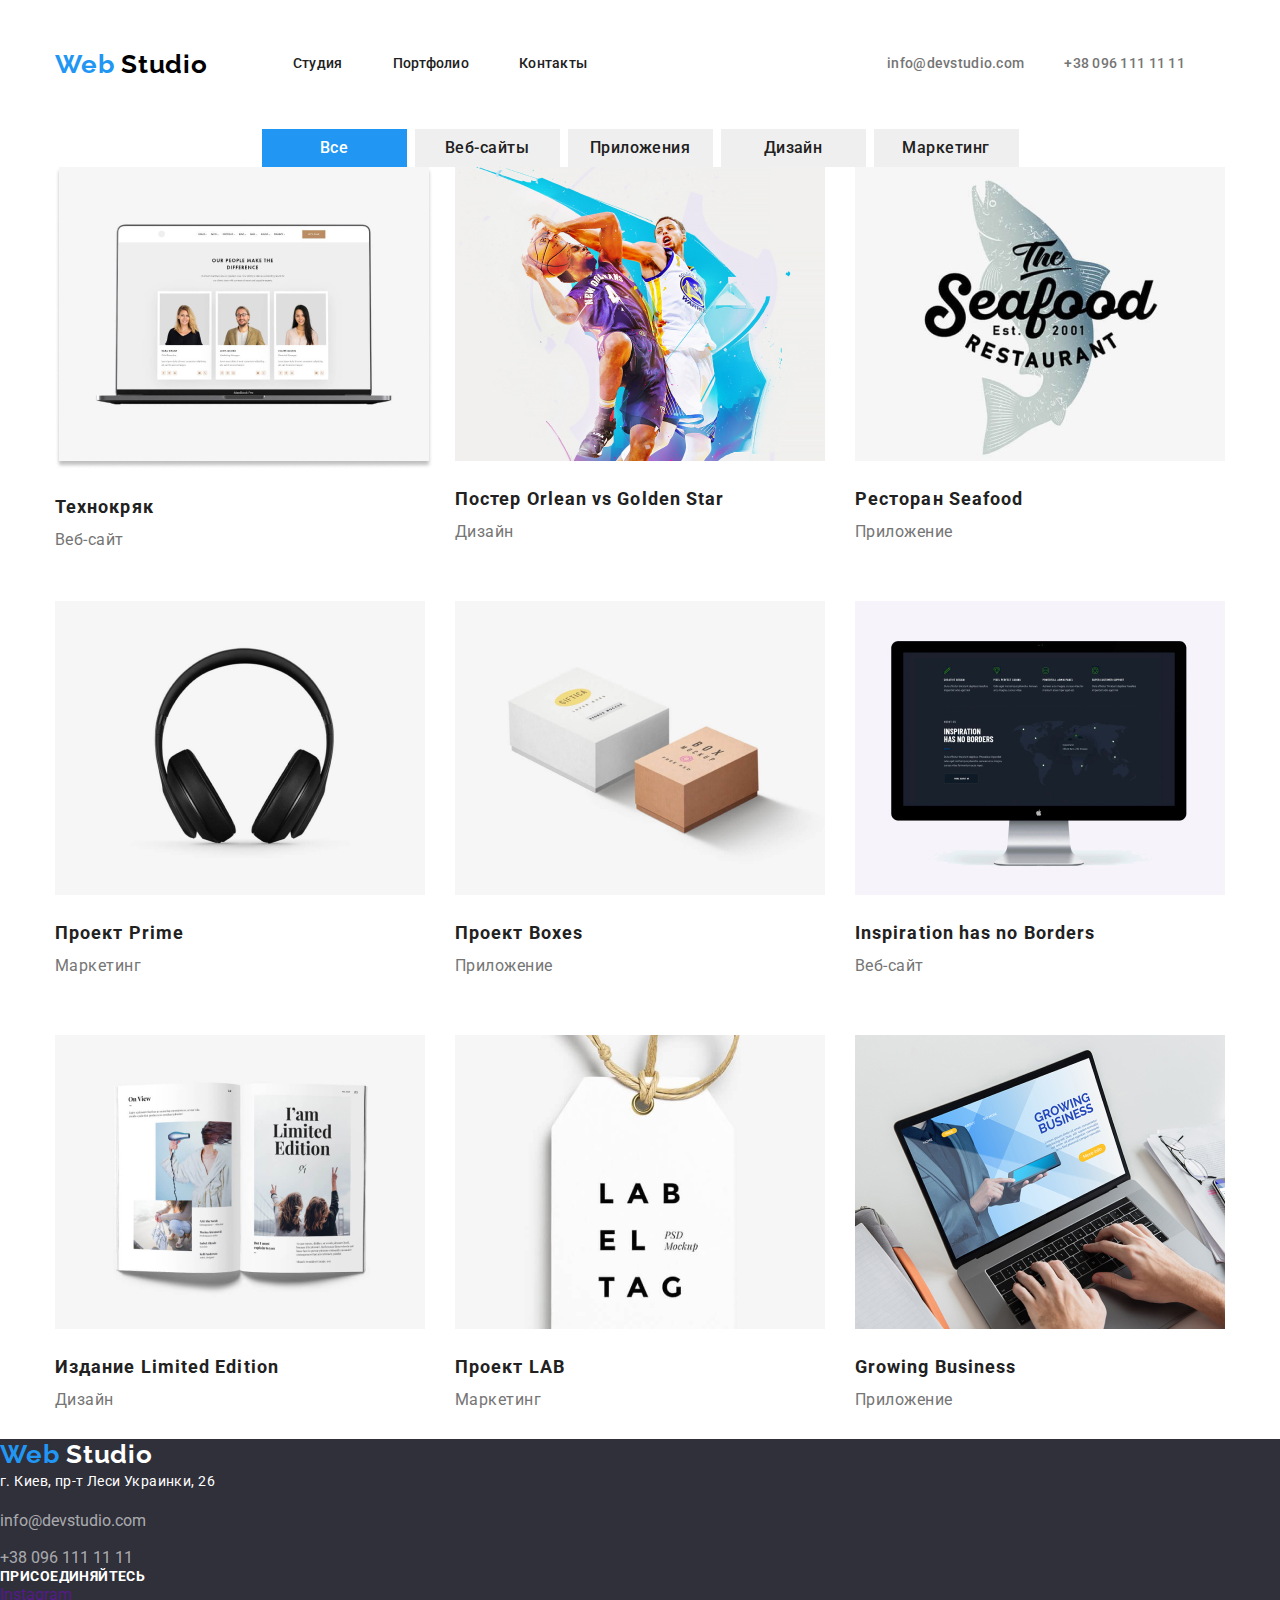
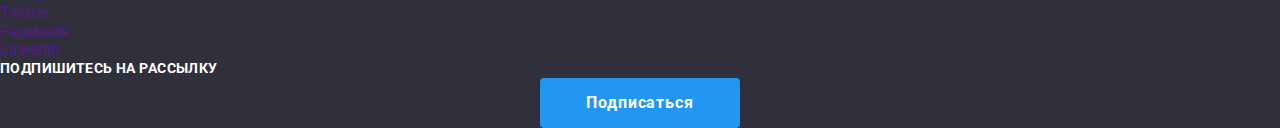
==== portfolio.html @ 7eb09f2f "Добавляет файлы с д/з 2" ====
<!DOCTYPE html>
<html lang="ru">

<head>
  <meta charset="UTF-8">
  <meta name="viewport" content="width=device-width, initial-scale=1.0">
  <title>Portfolio</title>
  <link rel="stylesheet" href="./css/normalize.css">
  <link rel="stylesheet" href="./css/styles.css">
  <link href="https://fonts.googleapis.com/css2?family=Raleway:wght@700&family=Roboto:wght@400;500;700;900&display=swap"
    rel="stylesheet">
</head>

<body>
  <!--Шапка сайта-->
  <header class="header">
    <!-- Блок навигации -->
    <div class="header-container container">
      <nav class="navigation">
        <a class="logo link" href="./index.html" lang="en"> <span class="logo-first-word">Web</span> Studio</a>
        <ul class="navigation-list list">
          <li class="navigation-list-item">
            <a class="navigation-list-link link" href="">Студия</a></li>
          <li class="navigation-list-item">
            <a class="navigation-list-link link" href="">Портфолио</a></li>
          <li class="navigation-list-item">
            <a class="navigation-list-link link" href="">Контакты</a></li>
        </ul>
      </nav>
      <div class="header-contacts">
        <address class="header-address">
          <ul class="address-list list">
            <li>
              <a class="header-tel link" href="mailto:info@devstudio.com">info@devstudio.com</a>
            </li>
            <li>
              <a class="header-tel link" href="tel:+380961111111">+38 096 111 11 11</a>
            </li>
          </ul>
        </address>
      </div>
    </div>
  </header>
  <main>
    <section class="portfolio">
      <div class="container">
        <div class="portfolio-container">
          <h1 hidden>Портфолио работ</h1>
          <ul class="filter">
            <li class="filter-btn-list list"><button class="filter-btn accent-btn">Все</button></li>
            <li class="filter-btn-list list"><button class="filter-btn">Веб-сайты</button></li>
            <li class="filter-btn-list list"><button class="filter-btn">Приложения</button></li>
            <li class="filter-btn-list list"><button class="filter-btn">Дизайн</button></li>
            <li class="filter-btn-list list"><button class="filter-btn">Маркетинг</button></li>
          </ul>
        </div>
        <div class="work-examples">
          <ul class="work-examples-list list">
            <li class="work-examples-list-item">
              <img class="work-example-img" src="./images/pic1.jpg" alt="Технокряк">
              <h2 class="work-examples-list-title">Технокряк</h2>
              <p class="work-examples-list-text">Веб-сайт</p>
              <p hidden class="popup-text">Технокряк это современная площадка распространения коронавируса. Компании
                используют эту платформу для цифрового шпионажа и атак на защищённые сервера конкурентов.</p>
            </li>
            <li class="work-examples-list-item">
              <img class="work-example-img" src="./images/pic2.jpg" alt="Постер Нью Орлеан вс Голден Стар">
              <h2 class="work-examples-list-title">Постер <span lang="en">Orlean vs Golden Star</span></h2>
              <p class="work-examples-list-text">Дизайн</p>
            </li>
            <li class="work-examples-list-item">
              <img class="work-example-img" src="./images/pic3.jpg" alt="Ресторан Сифуд">
              <h2 class="work-examples-list-title">Ресторан <span lang="en">Seafood</span> </h2>
              <p class="work-examples-list-text">Приложение</p>
            </li>
            <li class="work-examples-list-item">
              <img class="work-example-img" src="./images/pic4.jpg" alt="Проект Прайм">
              <h2 class="work-examples-list-title">Проект <span lang="en">Prime</span></h2>
              <p class="work-examples-list-text">Маркетинг</p>
            </li>
            <li class="work-examples-list-item">
              <img class="work-example-img" src="./images/pic5.jpg" alt="Проект Боксес">
              <h2 class="work-examples-list-title">Проект <span lang="en">Boxes</span></h2>
              <p class="work-examples-list-text">Приложение</p>
            </li>
            <li class="work-examples-list-item">
              <img class="work-example-img" src="./images/pic6.jpg" alt="Інспірейшн хез ноу бордерс">
              <h2 class="work-examples-list-title"> <span lang="en">Inspiration has no Borders</span></h2>
              <p class="work-examples-list-text">Веб-сайт</p>
            </li>
            <li class="work-examples-list-item">
              <img class="work-example-img" src="./images/pic7.jpg" alt="Издание Лімітед Едішн">
              <h2 class="work-examples-list-title">Издание <span lang="en">Limited Edition</span></h2>
              <p class="work-examples-list-text">Дизайн</p>
            </li>
            <li class="work-examples-list-item">
              <img class="work-example-img" src="./images/pic8.jpg" alt="Проект ЛАБ">
              <h2 class="work-examples-list-title">Проект <span lang="en">LAB</span></h2>
              <p class="work-examples-list-text">Маркетинг</p>
            </li>
            <li class="work-examples-list-item">
              <img class="work-example-img" src="./images/pic9.jpg" alt="Гроуінг Бізнес">
              <h2 class="work-examples-list-title"> <span lang="en">Growing Business</span></h2>
              <p class="work-examples-list-text">Приложение</p>
            </li>
          </ul>
        </div>
      </div>
    </section>
  </main>
  <footer class="footer">
    <div class="contacts">
      <a class="logo link" href="./index.html" lang="en"> <span class="logo-first-word">Web</span> Studio</a>
      <address>
        <ul class="contact-info list">
          <li class="contact-info-item">
            <a class="contact-info-address link" href="https://goo.gl/maps/yQj5MutNtVPwPQLq6">
              г. Киев, пр-т Леси Украинки, 26</a><br>
          </li>
          <li class="contact-info-item">
            <a class="contact-info-link link" href="mailto:info@devstudio.com">info@devstudio.com</a><br>
          </li>
          <li class="contact-info-item">
            <a class="contact-info-link link" href="tel:+380961111111">+38 096 111 11 11</a>
          </li>
        </ul>
      </address>
    </div>
    <div>
      <b class="call">Присоединяйтесь</b>
      <ul class="social-links-list">
        <li class="social-links-item list"><a class="social-links-item-link link" href=""
            aria-label="Ссылка на Instagram"> Instagram </a></li>
        <li class="social-links-item list"><a class="social-links-item-link link" href=""
            aria-label="Ссылка на Twitter">Twitter</a></li>
        <li class="social-links-item list"><a class="social-links-item-link link" href=""
            aria-label="Ссылка на Facebook">Facebook</a></li>
        <li class="social-links-item list"><a class="social-links-item-link link" href=""
            aria-label="Ссылка на LinkedIn">LinkedIn</a></li>
      </ul>
    </div>
    <div>
      <b class="call">Подпишитесь на рассылку</b>
      <button class="modal-btn">Подписаться</button>
    </div>
  </footer>
</body>

</html>
---- css/styles.css ----
:root {
--main-font: "Roboto", sans-serif;
--secondary-font: "Raleway", sans-serif;
--main-font-color: #212121;
--secondary-font-color:  #757575;
--main-title-color:  #FFFFFF;
--logo-color: #000000;
--accent-color: #2196F3;
--main-background-color: #FFFFFF;
--secondary-background-color:  #F5F4FA;
--footer-info-color: rgba(255, 255, 255, 0.6);
}

html {
box-sizing: border-box;
}

*,
*::before,
*::after {
box-sizing: inherit;
margin: 0;
padding: 0;
}

img {
display: block;
}

body {
background-color: var(--main-background-color); 
font-family: var(--main-font);
font-style: normal;
}
.link {
text-decoration: none;
display:block;
}

.list {
list-style: none;
}

/*Шапка сайта*/
.container{
width: 1200px;
padding-left:15px;
padding-right:15px;
margin-left:auto;
margin-right:auto;
}

.header {
padding-top: 24px; 
padding-bottom: 25px;
}

.header-container {
display:flex;
align-items:center;
justify-content: space-between;
}
.navigation{
display:flex;
align-items:center;
}

.navigation-list {
display: flex;
}

.navigation-list-item:not(:last-child){
margin-right:50px;
}

.address-list {
display: flex;
}
.address-list-item {
display:block;
}

.logo {
font-family: Raleway;
font-weight: 700;
font-size: 26px;
line-height: 1.19;
letter-spacing: 0.03em;
color:var(--logo-color);
margin-right:85px;
}

.logo-first-word {
color:var(--accent-color);
}

.header-contacts{
display:flex;
}

.header-tel {
margin-right: 40px;
}

.navigation-list-link {
padding-top: 32px;
padding-bottom: 32px;
}

.navigation-list-link,
.header-tel,
.header-mail {
font-style: normal;
font-weight: 500;
font-size: 14px;
line-height: 1.14;
letter-spacing: 0.02em;
color: var(--main-font-color);
}

.navigation-list-link:hover, 
.navigation-list-link:focus, 
.header-tel:hover,
.header-tel:focus,
.header-mail:hover, 
.header-mail:focus {
color:var(--accent-color);
}

.header-tel,
.header-mail {
color:var(--secondary-font-color);
}

/* HERO блок*/
.hero {
padding-top:200px;
padding-bottom:200px;
}

.modal-btn {
display: block;
margin:0 auto;
width: 200px;
height: 50px;
left: 700px;
top: 430px;
box-shadow: 0px 4px 4px rgba(0, 0, 0, 0.15);
border-color: transparent;
border-radius: 4px;
}

.hero-title {
text-align: center;
margin-bottom:0,0,30px,0;
}

.hero-title {
font-weight: 900;
font-size: 44px;
line-height: 1.36;
text-align: center;
letter-spacing: 0.06em;
text-transform: uppercase;
color:var(--main-title-color);
/* временный фон */
background-color: rgba(47, 48, 58, 0.8);
}

.modal-btn {
font-weight: bold;
font-size: 16px;
line-height: 1.87;
text-align: center;
letter-spacing: 0.06em;
color:var(--main-title-color);
background-color:var(--accent-color);
}

/* Особенности*/
.features-list-title {
font-weight: 700;
font-size: 14px;
line-height: 1.14;
letter-spacing: 0.03em;
text-transform: uppercase;
color:var(--main-font-color);
}

.features-list-text {
font-weight: 400;
font-size: 14px;
line-height: 1.71;
letter-spacing: 0.03em;
color:var(--secondary-font-color);  
}

/* Чем мы занимаемся */
.sections-title {
font-weight: 700;
font-size: 36px;
line-height: 1.16;
text-align: center;
letter-spacing: 0.03em;
color:var(--main-font-color);
}

.what-we-do-title {
font-weight: 700;
font-size: 14px;
line-height: 1.14;
text-align: center;
letter-spacing: 0.03em;
text-transform: uppercase;
color:var(--main-title-color);
/* временный фон */
background-color: rgba(47, 48, 58, 0.8);
}

/* Наша команда */
.our-team{
background-color:var(--secondary-background-color);
}

.team-people {
font-weight: 500;
font-size: 16px;
line-height: 1.18;
text-align: center;
letter-spacing: 0.03em;
color:var(--main-font-color);
}

.position{
text-align: center;
color:var(--secondary-font-color);
}
.social-links-item-link:hover,
.social-links-item-link:focus {
color:  var(--accent-color);
}

/* Наши клиенты */


/* Подвал сайта */
.footer {
background-color:  #2F303A;
}

.contact-info-link{
font-style: normal;
color:var(--footer-info-color);
}

.contact-info-address{
font-style: normal;
font-weight: 400;
font-size: 14px;
line-height: 1.71;
letter-spacing: 0.03em;
color: var(--main-title-color);
}

.call{
font-weight: 700;
font-size: 14px;
line-height: 1.14;
letter-spacing: 0.03em;
text-transform: uppercase;
color:var(--main-title-color);
}

.contacts .logo{  
color: var(--main-title-color);
} 

/* Страничка портфолио */
.filter {
display:flex;
justify-content: center;
}

.filter-btn-list:not(:last-child) {
margin-right:8px;
}

.filter-btn{
width: 145px;
height: 38px;
left: 712px;
top: 174px;
border-color: transparent;
}

.filter-btn{
display:block;
font-weight: 500;
font-size: 16px;
line-height: 1.63;
letter-spacing: 0.03em;
color: var(--main-font-color);
}

.accent-btn{
color: var(--main-title-color); 
background-color:var(--accent-color);
}

.filter-btn:hover, 
.filter-btn:focus {
color: var(--main-title-color);
background-color:var(--accent-color);
} 

.work-examples-list{
display:flex;
flex-wrap: wrap;
}
.work-examples-list-item {
width: 370px;
height: 404px;
margin-right: 30px;
margin-bottom: 30px;
}

.work-examples-list-item:nth-child(3n) {
margin-right: 0;
}
.work-examples-list-item:nth-last-child(-n + 3) {
margin-bottom: 0;
}
.work-examples-list-title {
font-weight: bold;
font-size: 18px;
line-height: 2;
letter-spacing: 0.06em;
color: var(--main-font-color);
}

.work-examples-list-text {
font-weight: normal;
font-size: 16px;
line-height: 1.88;
letter-spacing: 0.03em;
color:var(--secondary-font-color);  
}

.work-example-img {
margin-bottom: 20px;
}

.popup-text {
font-weight: normal;
font-size: 18px;
line-height: 1.56;
letter-spacing: 0.03em;
color: var(--main-title-color);
}
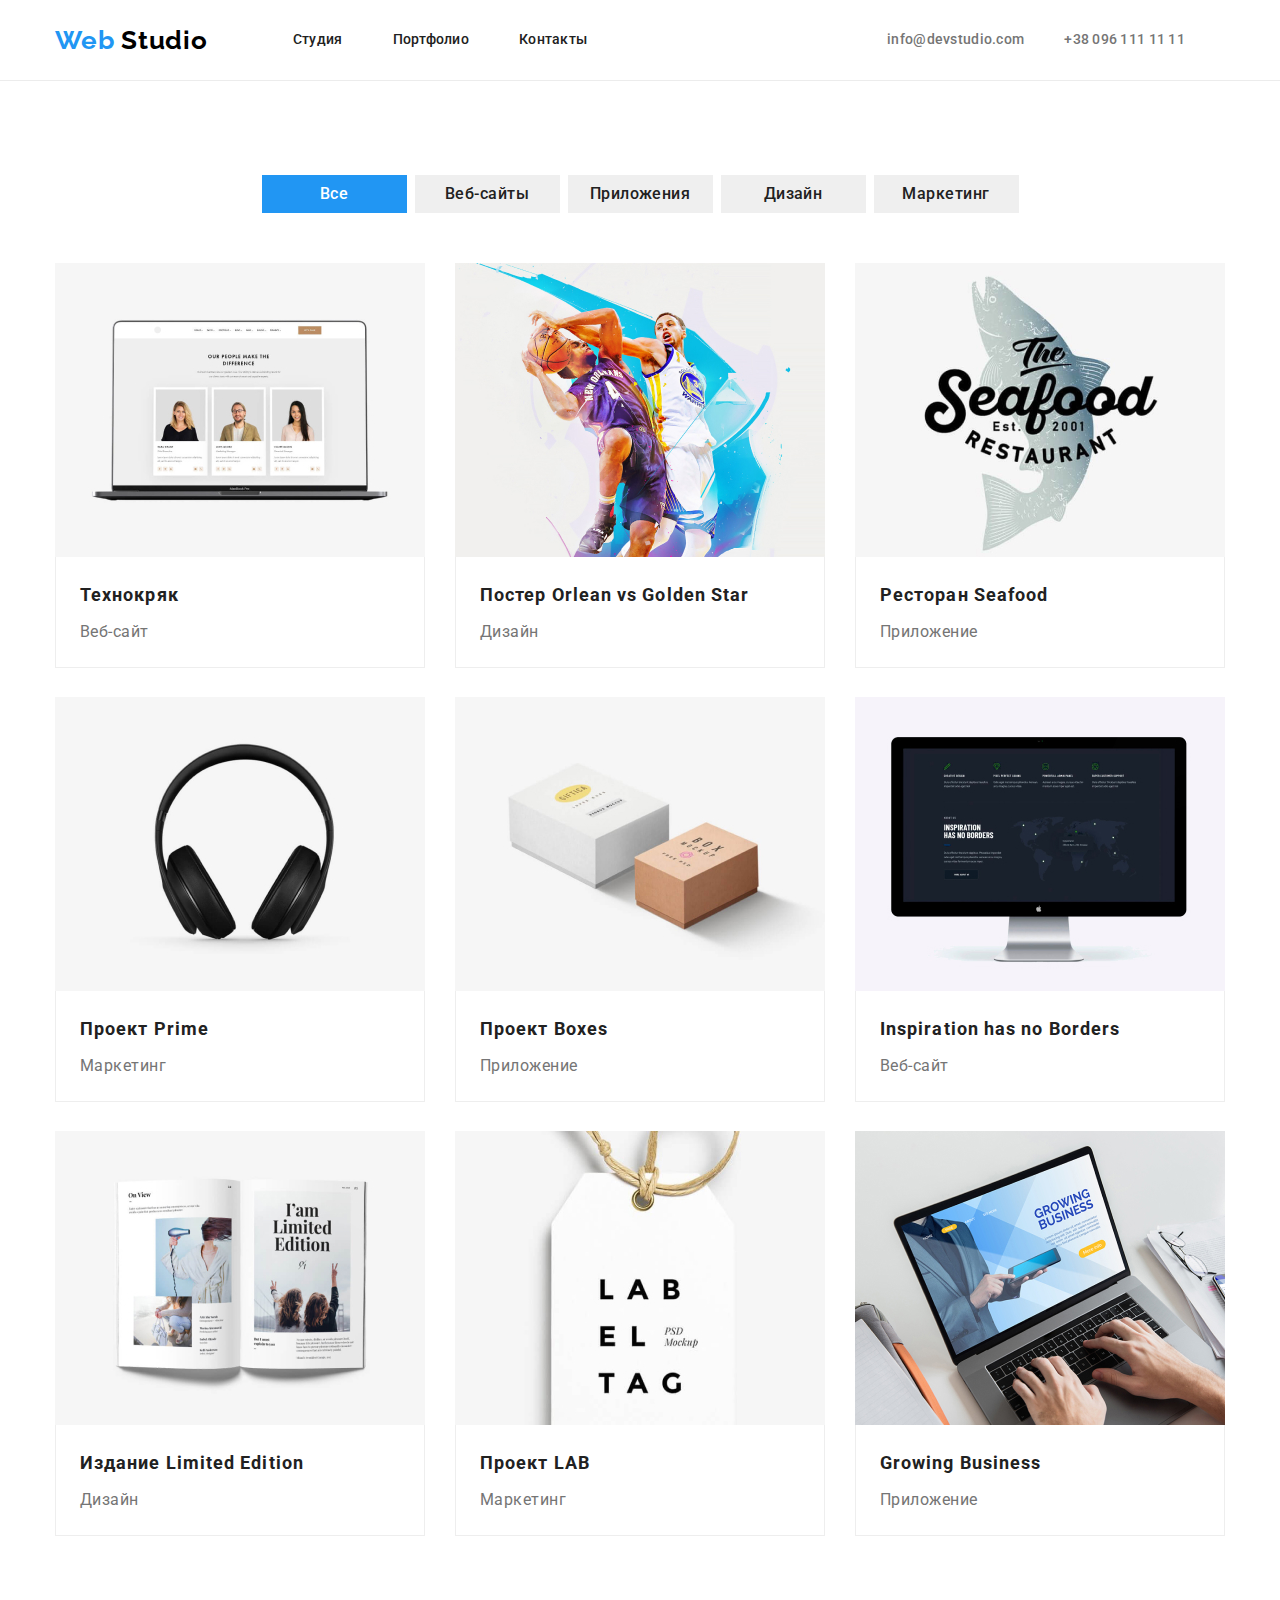
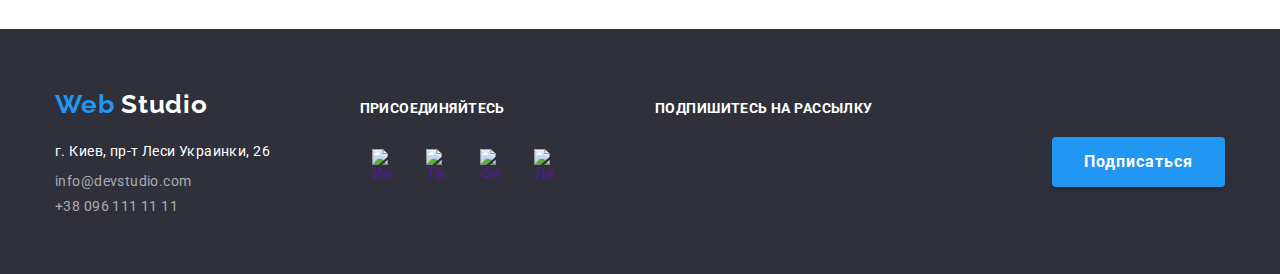
==== commit aacb82ea: "Добавляет стили к страницам, задает геометрию элементам" ====
--- a/portfolio.html
+++ b/portfolio.html
@@ -42,7 +42,7 @@
     </div>
   </header>
   <main>
-    <section class="portfolio">
+    <section class="portfolio section">
       <div class="container">
         <div class="portfolio-container">
           <h1 hidden>Портфолио работ</h1>
@@ -58,50 +58,68 @@
           <ul class="work-examples-list list">
             <li class="work-examples-list-item">
               <img class="work-example-img" src="./images/pic1.jpg" alt="Технокряк">
-              <h2 class="work-examples-list-title">Технокряк</h2>
-              <p class="work-examples-list-text">Веб-сайт</p>
+              <div class="work-example-block"> 
+                <h2 class="work-examples-list-title">Технокряк</h2>
+                <p class="work-examples-list-text">Веб-сайт</p>
+              </div>
               <p hidden class="popup-text">Технокряк это современная площадка распространения коронавируса. Компании
                 используют эту платформу для цифрового шпионажа и атак на защищённые сервера конкурентов.</p>
             </li>
             <li class="work-examples-list-item">
               <img class="work-example-img" src="./images/pic2.jpg" alt="Постер Нью Орлеан вс Голден Стар">
-              <h2 class="work-examples-list-title">Постер <span lang="en">Orlean vs Golden Star</span></h2>
-              <p class="work-examples-list-text">Дизайн</p>
+              <div class="work-example-block"> 
+                <h2 class="work-examples-list-title">Постер <span lang="en">Orlean vs Golden Star</span></h2>
+                <p class="work-examples-list-text">Дизайн</p>
+              </div>
             </li>
             <li class="work-examples-list-item">
               <img class="work-example-img" src="./images/pic3.jpg" alt="Ресторан Сифуд">
-              <h2 class="work-examples-list-title">Ресторан <span lang="en">Seafood</span> </h2>
-              <p class="work-examples-list-text">Приложение</p>
+              <div class="work-example-block"> 
+                <h2 class="work-examples-list-title">Ресторан <span lang="en">Seafood</span> </h2>
+                <p class="work-examples-list-text">Приложение</p>
+              </div>
             </li>
             <li class="work-examples-list-item">
               <img class="work-example-img" src="./images/pic4.jpg" alt="Проект Прайм">
-              <h2 class="work-examples-list-title">Проект <span lang="en">Prime</span></h2>
-              <p class="work-examples-list-text">Маркетинг</p>
+              <div class="work-example-block"> 
+                <h2 class="work-examples-list-title">Проект <span lang="en">Prime</span></h2>
+                <p class="work-examples-list-text">Маркетинг</p>
+              </div>
             </li>
             <li class="work-examples-list-item">
               <img class="work-example-img" src="./images/pic5.jpg" alt="Проект Боксес">
-              <h2 class="work-examples-list-title">Проект <span lang="en">Boxes</span></h2>
-              <p class="work-examples-list-text">Приложение</p>
+              <div class="work-example-block"> 
+                <h2 class="work-examples-list-title">Проект <span lang="en">Boxes</span></h2>
+                <p class="work-examples-list-text">Приложение</p>
+              </div>
             </li>
             <li class="work-examples-list-item">
               <img class="work-example-img" src="./images/pic6.jpg" alt="Інспірейшн хез ноу бордерс">
-              <h2 class="work-examples-list-title"> <span lang="en">Inspiration has no Borders</span></h2>
-              <p class="work-examples-list-text">Веб-сайт</p>
+              <div class="work-example-block"> 
+               <h2 class="work-examples-list-title"> <span lang="en">Inspiration has no Borders</span></h2>
+               <p class="work-examples-list-text">Веб-сайт</p>
+              </div>
             </li>
             <li class="work-examples-list-item">
               <img class="work-example-img" src="./images/pic7.jpg" alt="Издание Лімітед Едішн">
-              <h2 class="work-examples-list-title">Издание <span lang="en">Limited Edition</span></h2>
-              <p class="work-examples-list-text">Дизайн</p>
+              <div class="work-example-block"> 
+                <h2 class="work-examples-list-title">Издание <span lang="en">Limited Edition</span></h2>
+                <p class="work-examples-list-text">Дизайн</p>
+              </div>
             </li>
             <li class="work-examples-list-item">
               <img class="work-example-img" src="./images/pic8.jpg" alt="Проект ЛАБ">
-              <h2 class="work-examples-list-title">Проект <span lang="en">LAB</span></h2>
-              <p class="work-examples-list-text">Маркетинг</p>
+              <div class="work-example-block"> 
+                <h2 class="work-examples-list-title">Проект <span lang="en">LAB</span></h2>
+                <p class="work-examples-list-text">Маркетинг</p>
+              </div>
             </li>
             <li class="work-examples-list-item">
               <img class="work-example-img" src="./images/pic9.jpg" alt="Гроуінг Бізнес">
-              <h2 class="work-examples-list-title"> <span lang="en">Growing Business</span></h2>
-              <p class="work-examples-list-text">Приложение</p>
+              <div class="work-example-block"> 
+                <h2 class="work-examples-list-title"> <span lang="en">Growing Business</span></h2>
+                <p class="work-examples-list-text">Приложение</p>
+              </div>
             </li>
           </ul>
         </div>
@@ -109,39 +127,37 @@
     </section>
   </main>
   <footer class="footer">
-    <div class="contacts">
-      <a class="logo link" href="./index.html" lang="en"> <span class="logo-first-word">Web</span> Studio</a>
-      <address>
-        <ul class="contact-info list">
+    <div class="footer-container container">
+      <div class="contacts-container">
+        <a class="logo link" href="./index.html" lang="en"><span class="logo-first-word">Web</span> Studio</a>
+        <address>
+          <ul class="contact-info list">
           <li class="contact-info-item">
             <a class="contact-info-address link" href="https://goo.gl/maps/yQj5MutNtVPwPQLq6">
-              г. Киев, пр-т Леси Украинки, 26</a><br>
+            г. Киев, пр-т Леси Украинки, 26</a>
           </li>
-          <li class="contact-info-item">
-            <a class="contact-info-link link" href="mailto:info@devstudio.com">info@devstudio.com</a><br>
+          <li class="contact-info-item"> 
+            <a class="contact-info-link link" href="mailto:info@devstudio.com">info@devstudio.com</a>
           </li>
           <li class="contact-info-item">
             <a class="contact-info-link link" href="tel:+380961111111">+38 096 111 11 11</a>
           </li>
+          </ul>
+        </address>
+      </div>
+      <div class="social-links-container">
+        <b class="call">Присоединяйтесь</b>
+        <ul class="social-links-list list">
+          <li class="social-links-item"><a class="social-links-item-link link" href="" aria-label="Ссылка на Instagram"><img src="./images/instagram.svg" alt="Инстаграм"></a></li>
+          <li class="social-links-item"><a class="social-links-item-link link" href="" aria-label="Ссылка на Twitter"><img src="./images/twitter.svg" alt="Твиттер"></a></li>
+          <li class="social-links-item"><a class="social-links-item-link link" href="" aria-label="Ссылка на Facebook"><img src="./images/facebook.svg" alt="Фейсбук"></a></li>
+          <li class="social-links-item"><a class="social-links-item-link link" href="" aria-label="Ссылка на LinkedIn"><img src="./images/linkedIn.svg" alt="Линкедин"></a></li>
         </ul>
-      </address>
-    </div>
-    <div>
-      <b class="call">Присоединяйтесь</b>
-      <ul class="social-links-list">
-        <li class="social-links-item list"><a class="social-links-item-link link" href=""
-            aria-label="Ссылка на Instagram"> Instagram </a></li>
-        <li class="social-links-item list"><a class="social-links-item-link link" href=""
-            aria-label="Ссылка на Twitter">Twitter</a></li>
-        <li class="social-links-item list"><a class="social-links-item-link link" href=""
-            aria-label="Ссылка на Facebook">Facebook</a></li>
-        <li class="social-links-item list"><a class="social-links-item-link link" href=""
-            aria-label="Ссылка на LinkedIn">LinkedIn</a></li>
-      </ul>
-    </div>
-    <div>
-      <b class="call">Подпишитесь на рассылку</b>
-      <button class="modal-btn">Подписаться</button>
+      </div>
+      <div class="call-container">
+        <b class="call">Подпишитесь на рассылку</b>
+        <button class="modal-btn">Подписаться</button>
+      </div>
     </div>
   </footer>
 </body>
--- a/css/styles.css
+++ b/css/styles.css
@@ -1,359 +1,529 @@
 :root {
---main-font: "Roboto", sans-serif;
---secondary-font: "Raleway", sans-serif;
---main-font-color: #212121;
---secondary-font-color:  #757575;
---main-title-color:  #FFFFFF;
---logo-color: #000000;
---accent-color: #2196F3;
---main-background-color: #FFFFFF;
---secondary-background-color:  #F5F4FA;
---footer-info-color: rgba(255, 255, 255, 0.6);
+  --main-font: "Roboto", sans-serif;
+  --secondary-font: "Raleway", sans-serif;
+  --main-font-color: #212121;
+  --secondary-font-color: #757575;
+  --main-title-color: #ffffff;
+  --logo-color: #000000;
+  --accent-color: #2196f3;
+  --main-background-color: #ffffff;
+  --secondary-background-color: #f5f4fa;
+  --footer-info-color: rgba(255, 255, 255, 0.6);
 }
 
 html {
-box-sizing: border-box;
+  box-sizing: border-box;
 }
 
 *,
 *::before,
 *::after {
-box-sizing: inherit;
-margin: 0;
-padding: 0;
+  box-sizing: inherit;
+  margin: 0;
+  padding: 0;
 }
 
 img {
-display: block;
+  display: block;
 }
 
 body {
-background-color: var(--main-background-color); 
-font-family: var(--main-font);
-font-style: normal;
+  background-color: var(--main-background-color);
+  font-family: var(--main-font);
+  font-style: normal;
 }
 .link {
-text-decoration: none;
-display:block;
+  text-decoration: none;
+  display: block;
 }
 
 .list {
-list-style: none;
+  list-style: none;
 }
 
 /*Шапка сайта*/
-.container{
-width: 1200px;
-padding-left:15px;
-padding-right:15px;
-margin-left:auto;
-margin-right:auto;
-}
-
-.header {
-padding-top: 24px; 
-padding-bottom: 25px;
+.container {
+  width: 1200px;
+  padding-left: 15px;
+  padding-right: 15px;
+  margin-left: auto;
+  margin-right: auto;
 }
 
 .header-container {
-display:flex;
-align-items:center;
-justify-content: space-between;
-}
-.navigation{
-display:flex;
-align-items:center;
+  display: flex;
+  align-items: center;
+  justify-content: space-between;
+}
+.navigation {
+  display: flex;
+  align-items: center;
 }
 
 .navigation-list {
-display: flex;
-}
-
-.navigation-list-item:not(:last-child){
-margin-right:50px;
+  display: flex;
+}
+
+.navigation-list-item:not(:last-child) {
+  margin-right: 50px;
 }
 
 .address-list {
-display: flex;
+  display: flex;
 }
 .address-list-item {
-display:block;
+  display: block;
 }
 
 .logo {
-font-family: Raleway;
-font-weight: 700;
-font-size: 26px;
-line-height: 1.19;
-letter-spacing: 0.03em;
-color:var(--logo-color);
-margin-right:85px;
+  font-family: Raleway;
+  font-weight: 700;
+  font-size: 26px;
+  line-height: 1.19;
+  letter-spacing: 0.03em;
+  color: var(--logo-color);
+}
+
+.navigation .logo {
+  margin-right: 85px;
 }
 
 .logo-first-word {
-color:var(--accent-color);
-}
-
-.header-contacts{
-display:flex;
+  color: var(--accent-color);
+}
+
+.header-contacts {
+  display: flex;
 }
 
 .header-tel {
-margin-right: 40px;
+  margin-right: 40px;
 }
 
 .navigation-list-link {
-padding-top: 32px;
-padding-bottom: 32px;
+  padding-top: 32px;
+  padding-bottom: 32px;
 }
 
 .navigation-list-link,
 .header-tel,
 .header-mail {
-font-style: normal;
-font-weight: 500;
-font-size: 14px;
-line-height: 1.14;
-letter-spacing: 0.02em;
-color: var(--main-font-color);
-}
-
-.navigation-list-link:hover, 
-.navigation-list-link:focus, 
+  font-style: normal;
+  font-weight: 500;
+  font-size: 14px;
+  line-height: 1.14;
+  letter-spacing: 0.02em;
+  color: var(--main-font-color);
+}
+
+.navigation-list-link:hover,
+.navigation-list-link:focus,
 .header-tel:hover,
 .header-tel:focus,
-.header-mail:hover, 
+.header-mail:hover,
 .header-mail:focus {
-color:var(--accent-color);
+  color: var(--accent-color);
 }
 
 .header-tel,
 .header-mail {
-color:var(--secondary-font-color);
+  color: var(--secondary-font-color);
 }
 
 /* HERO блок*/
 .hero {
-padding-top:200px;
-padding-bottom:200px;
+  padding-top: 200px;
+  padding-bottom: 200px;
+  /* временный фон */
+  background-color: rgba(47, 48, 58, 0.8);
 }
 
 .modal-btn {
-display: block;
-margin:0 auto;
-width: 200px;
-height: 50px;
-left: 700px;
-top: 430px;
-box-shadow: 0px 4px 4px rgba(0, 0, 0, 0.15);
-border-color: transparent;
-border-radius: 4px;
+  display: block;
+  padding-top: 10px;
+  padding-right: 32px;
+  padding-bottom: 10px;
+  padding-left: 32px;
+  box-shadow: 0px 4px 4px rgba(0, 0, 0, 0.15);
+  border: none;
+  border-radius: 4px;
+  cursor: pointer;
+}
+
+.hero .modal-btn {
+  margin: 0 auto;
 }
 
 .hero-title {
-text-align: center;
-margin-bottom:0,0,30px,0;
+  text-align: center;
+  margin: 0, 0, 30px, 0;
 }
 
 .hero-title {
-font-weight: 900;
-font-size: 44px;
-line-height: 1.36;
-text-align: center;
-letter-spacing: 0.06em;
-text-transform: uppercase;
-color:var(--main-title-color);
-/* временный фон */
-background-color: rgba(47, 48, 58, 0.8);
+  font-weight: 900;
+  font-size: 44px;
+  line-height: 1.36;
+  text-align: center;
+  letter-spacing: 0.06em;
+  text-transform: uppercase;
+  color: var(--main-title-color);
 }
 
 .modal-btn {
-font-weight: bold;
-font-size: 16px;
-line-height: 1.87;
-text-align: center;
-letter-spacing: 0.06em;
-color:var(--main-title-color);
-background-color:var(--accent-color);
+  font-weight: bold;
+  font-size: 16px;
+  line-height: 1.87;
+  text-align: center;
+  letter-spacing: 0.06em;
+  color: var(--main-title-color);
+  background-color: var(--accent-color);
 }
 
 /* Особенности*/
+.features-list {
+  display: flex;
+}
+
+.features .features-container {
+  padding-top: 94px;
+}
+
+.features-background {
+  width: 270px;
+  height: 120px;
+  background: #f5f4fa;
+  border-radius: 4px;
+  margin-bottom: 30px;
+  padding-top: 25px;
+  padding-right: 100px;
+  padding-bottom: 25px;
+  padding-left: 100px;
+}
+
+.features-list-item:not(:last-child) {
+  margin-right: 30px;
+}
+
+.features-list-item {
+  width: 270px;
+}
+
 .features-list-title {
-font-weight: 700;
-font-size: 14px;
-line-height: 1.14;
-letter-spacing: 0.03em;
-text-transform: uppercase;
-color:var(--main-font-color);
+  font-weight: 700;
+  font-size: 14px;
+  line-height: 1.14;
+  letter-spacing: 0.03em;
+  text-transform: uppercase;
+  color: var(--main-font-color);
+}
+
+.features-list-title {
+  margin-bottom: 10px;
 }
 
 .features-list-text {
-font-weight: 400;
-font-size: 14px;
-line-height: 1.71;
-letter-spacing: 0.03em;
-color:var(--secondary-font-color);  
+  font-weight: 400;
+  font-size: 14px;
+  line-height: 1.71;
+  letter-spacing: 0.03em;
+  color: var(--secondary-font-color);
 }
 
 /* Чем мы занимаемся */
 .sections-title {
-font-weight: 700;
-font-size: 36px;
-line-height: 1.16;
-text-align: center;
-letter-spacing: 0.03em;
-color:var(--main-font-color);
+  font-weight: 700;
+  font-size: 36px;
+  line-height: 1.16;
+  text-align: center;
+  letter-spacing: 0.03em;
+  color: var(--main-font-color);
+}
+
+.what-we-do-container .sections-title {
+  margin-bottom: 50px;
+}
+
+.what-we-do-list {
+  display: flex;
+}
+
+.what-we-do-list-item:not(:last-child) {
+  margin-right: 30px;
 }
 
 .what-we-do-title {
-font-weight: 700;
-font-size: 14px;
-line-height: 1.14;
-text-align: center;
-letter-spacing: 0.03em;
-text-transform: uppercase;
-color:var(--main-title-color);
-/* временный фон */
-background-color: rgba(47, 48, 58, 0.8);
+  font-weight: 700;
+  font-size: 14px;
+  line-height: 1.14;
+  text-align: center;
+  letter-spacing: 0.03em;
+  text-transform: uppercase;
+  color: var(--main-title-color);
+  /* временный фон */
+  background-color: rgba(47, 48, 58, 0.8);
 }
 
 /* Наша команда */
-.our-team{
-background-color:var(--secondary-background-color);
+.section {
+  padding-top: 94px;
+  padding-bottom: 94px;
+}
+
+.social-links-item-link {
+  width: 44px;
+  height: 44px;
+  padding-top: 12px;
+  padding-right: 12px;
+  padding-bottom: 12px;
+  padding-left: 12px;
+}
+
+.our-team-list {
+  display: flex;
+}
+
+.sections-title {
+  margin-bottom: 50px;
+}
+.our-team {
+  background-color: var(--secondary-background-color);
+}
+
+.person {
+  text-align: center;
+  background-color: var(--main-background-color);
+  box-shadow: 0px 2px 1px rgba(0, 0, 0, 0.2), 0px 1px 1px rgba(0, 0, 0, 0.14),
+    0px 1px 3px rgba(0, 0, 0, 0.12);
+  border-radius: 0px 0px 4px 4px;
+  padding-bottom: 24px;
+}
+
+.person:not(:last-child) {
+  margin-right: 30px;
+}
+
+.social-links-list {
+  display: flex;
+  justify-content: center;
+}
+
+.person-photo {
+  margin-bottom: 30px;
+}
+
+.social-links-item:not(:last-child) {
+  margin-right: 10px;
 }
 
 .team-people {
-font-weight: 500;
-font-size: 16px;
-line-height: 1.18;
-text-align: center;
-letter-spacing: 0.03em;
-color:var(--main-font-color);
-}
-
-.position{
-text-align: center;
-color:var(--secondary-font-color);
-}
+  font-weight: 500;
+  font-size: 16px;
+  line-height: 1.18;
+  text-align: center;
+  letter-spacing: 0.03em;
+  color: var(--main-font-color);
+  margin-bottom: 10px;
+}
+
+.position {
+  text-align: center;
+  color: var(--secondary-font-color);
+  margin-bottom: 16px;
+}
+
 .social-links-item-link:hover,
 .social-links-item-link:focus {
-color:  var(--accent-color);
+  background-color: var(--accent-color);
 }
 
 /* Наши клиенты */
 
+.our-clients-list {
+  display: flex;
+  justify-content: center;
+}
+
+.our-clients-list-item {
+  border: 1px solid #afb1b8;
+  border-radius: 4px;
+}
+
+.our-clients-list-item:hover,
+.our-clients-list-item:focus {
+  border-color: var(--accent-color);
+}
+
+.our-clients-list-item:not(:last-child) {
+  margin-right: 30px;
+}
+
+.company-link {
+  display: flex;
+  justify-content: center;
+  align-content: center;
+  width: 170px;
+  height: 90px;
+}
 
 /* Подвал сайта */
 .footer {
-background-color:  #2F303A;
-}
-
-.contact-info-link{
-font-style: normal;
-color:var(--footer-info-color);
-}
-
-.contact-info-address{
-font-style: normal;
-font-weight: 400;
-font-size: 14px;
-line-height: 1.71;
-letter-spacing: 0.03em;
-color: var(--main-title-color);
-}
-
-.call{
-font-weight: 700;
-font-size: 14px;
-line-height: 1.14;
-letter-spacing: 0.03em;
-text-transform: uppercase;
-color:var(--main-title-color);
-}
-
-.contacts .logo{  
-color: var(--main-title-color);
-} 
+  background-color: #2f303a;
+}
+
+.footer-container {
+  display: flex;
+  justify-content: space-between;
+  align-items: baseline;
+  padding-top: 60px;
+  padding-bottom: 60px;
+}
+
+.contact-info-link {
+  font-style: normal;
+  color: var(--footer-info-color);
+}
+
+.contact-info-address,
+.contact-info-link {
+  font-size: 14px;
+  line-height: 1, 71px;
+  letter-spacing: 0.03em;
+}
+
+
+.contact-info-address {
+  font-style: normal;
+  font-weight: 400;
+  font-size: 14px;
+  line-height: 1.71;
+  letter-spacing: 0.03em;
+  color: var(--main-title-color);
+}
+.contact-info-item:not(:last-child) {
+  margin-bottom: 9px;
+}
+.call-container {
+  width: 570px;
+}
+
+.call-container .modal-btn {
+margin-left: auto;
+}
+.call {
+  display: block;
+  font-weight: 700;
+  font-size: 14px;
+  line-height: 1.14;
+  letter-spacing: 0.03em;
+  text-transform: uppercase;
+  color: var(--main-title-color);
+  margin-bottom: 20px;
+}
+
+.contacts-container .logo {
+  color: var(--main-title-color);
+  margin-bottom: 20px;
+}
 
 /* Страничка портфолио */
+.header {
+  border-bottom: 1px solid #ececec;
+}
+
+.portfolio-container {
+  margin-bottom: 50px;
+}
+
 .filter {
-display:flex;
-justify-content: center;
+  display: flex;
+  justify-content: center;
 }
 
 .filter-btn-list:not(:last-child) {
-margin-right:8px;
-}
-
-.filter-btn{
-width: 145px;
-height: 38px;
-left: 712px;
-top: 174px;
-border-color: transparent;
-}
-
-.filter-btn{
-display:block;
-font-weight: 500;
-font-size: 16px;
-line-height: 1.63;
-letter-spacing: 0.03em;
-color: var(--main-font-color);
-}
-
-.accent-btn{
-color: var(--main-title-color); 
-background-color:var(--accent-color);
-}
-
-.filter-btn:hover, 
+  margin-right: 8px;
+}
+
+.filter-btn {
+  width: 145px;
+  height: 38px;
+  left: 712px;
+  top: 174px;
+  border-color: transparent;
+}
+
+.filter-btn {
+  display: block;
+  font-weight: 500;
+  font-size: 16px;
+  line-height: 1.63;
+  letter-spacing: 0.03em;
+  color: var(--main-font-color);
+}
+
+.accent-btn {
+  color: var(--main-title-color);
+  background-color: var(--accent-color);
+}
+
+.filter-btn:hover,
 .filter-btn:focus {
-color: var(--main-title-color);
-background-color:var(--accent-color);
-} 
-
-.work-examples-list{
-display:flex;
-flex-wrap: wrap;
+  color: var(--main-title-color);
+  background-color: var(--accent-color);
+}
+
+.work-examples-list {
+  display: flex;
+  flex-wrap: wrap;
 }
 .work-examples-list-item {
-width: 370px;
-height: 404px;
-margin-right: 30px;
-margin-bottom: 30px;
+  width: 370px;
+  height: 404px;
+  margin-right: 30px;
+  margin-bottom: 30px;
+ 
 }
 
 .work-examples-list-item:nth-child(3n) {
-margin-right: 0;
+  margin-right: 0;
 }
 .work-examples-list-item:nth-last-child(-n + 3) {
-margin-bottom: 0;
+  margin-bottom: 0;
 }
 .work-examples-list-title {
-font-weight: bold;
-font-size: 18px;
-line-height: 2;
-letter-spacing: 0.06em;
-color: var(--main-font-color);
+  font-weight: bold;
+  font-size: 18px;
+  line-height: 2;
+  letter-spacing: 0.06em;
+  color: var(--main-font-color);
+  margin-bottom: 4px;
+}
+
+.work-example-block {
+  padding-top: 20px;
+  padding-right: 24px;
+  padding-bottom: 20px;
+  padding-left: 24px;
+  border-right: 1px solid #eeeeee;
+  border-bottom: 1px solid #eeeeee;
+  border-left:1px solid #eeeeee;
 }
 
 .work-examples-list-text {
-font-weight: normal;
-font-size: 16px;
-line-height: 1.88;
-letter-spacing: 0.03em;
-color:var(--secondary-font-color);  
+  font-weight: normal;
+  font-size: 16px;
+  line-height: 1.88;
+  letter-spacing: 0.03em;
+  color: var(--secondary-font-color);
 }
 
 .work-example-img {
-margin-bottom: 20px;
+  width: 370px;
 }
 
 .popup-text {
-font-weight: normal;
-font-size: 18px;
-line-height: 1.56;
-letter-spacing: 0.03em;
-color: var(--main-title-color);
-}+  font-weight: normal;
+  font-size: 18px;
+  line-height: 1.56;
+  letter-spacing: 0.03em;
+  color: var(--main-title-color);
+}
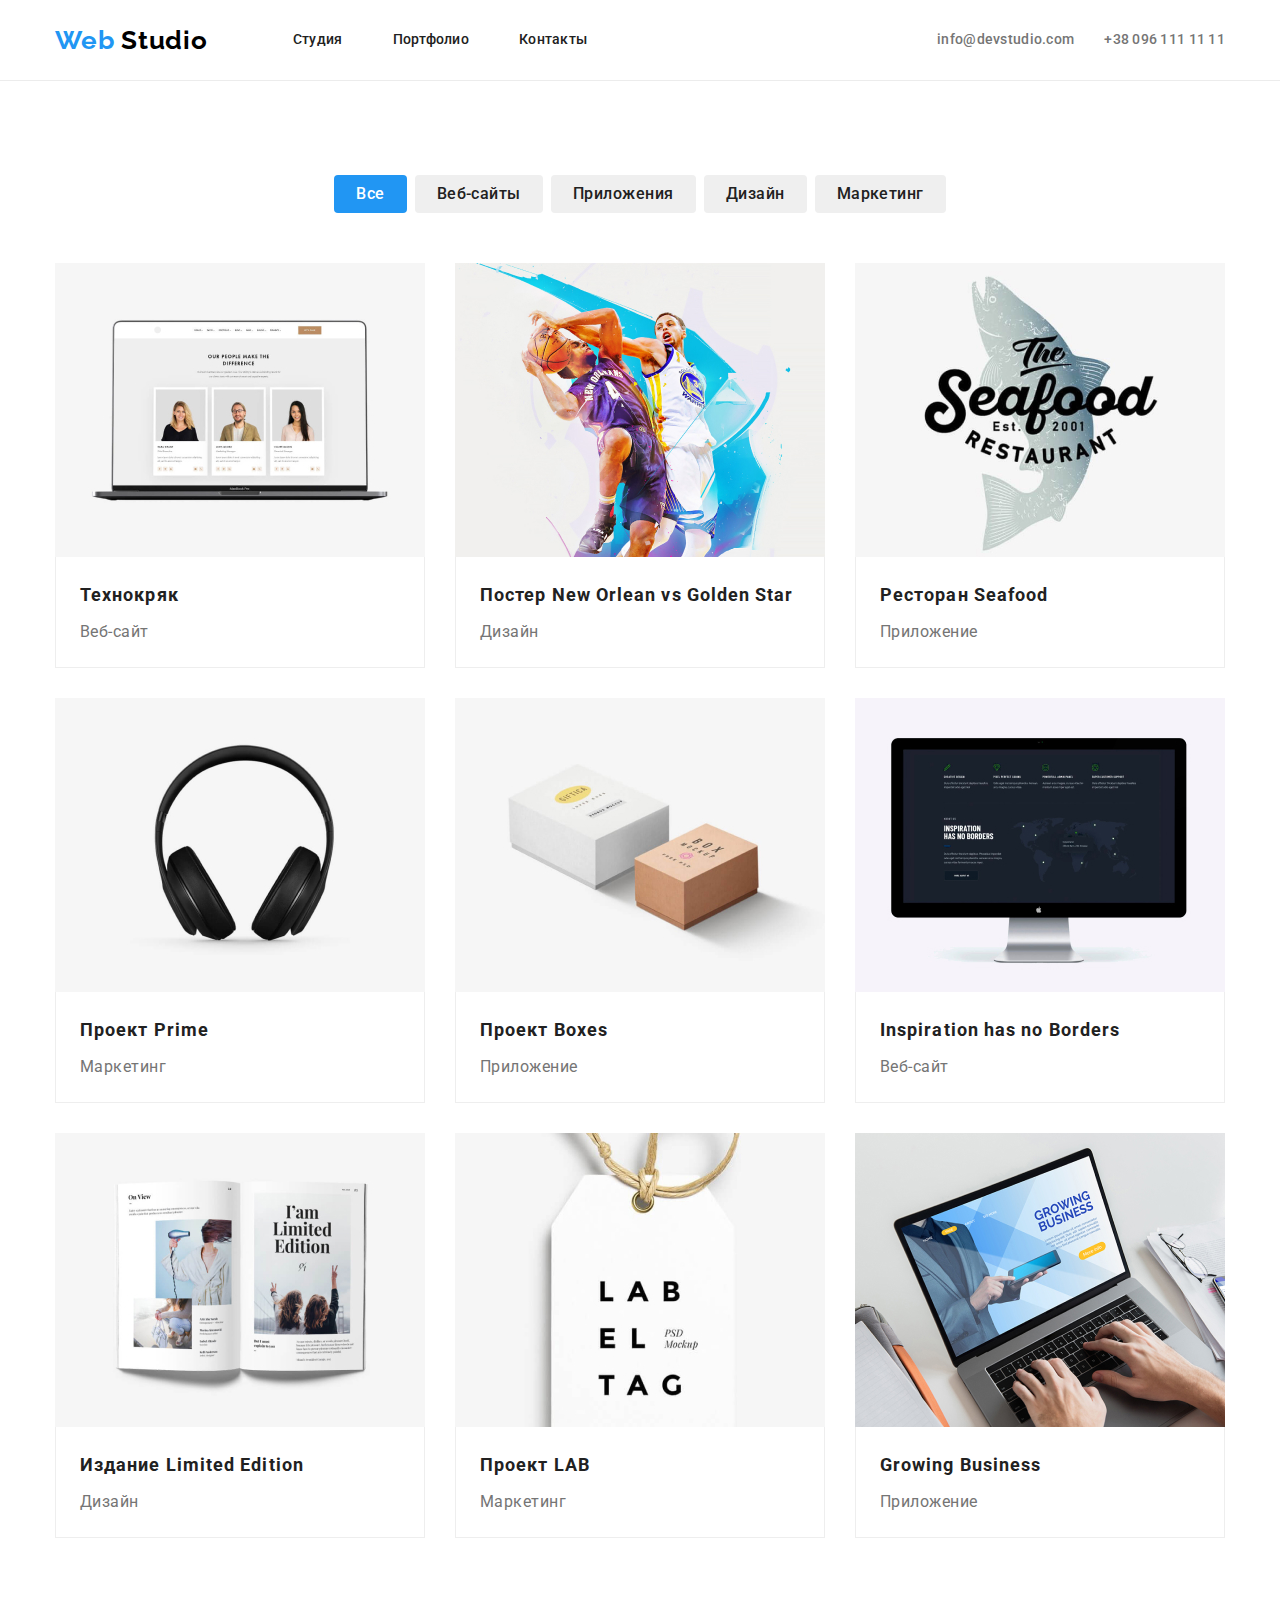
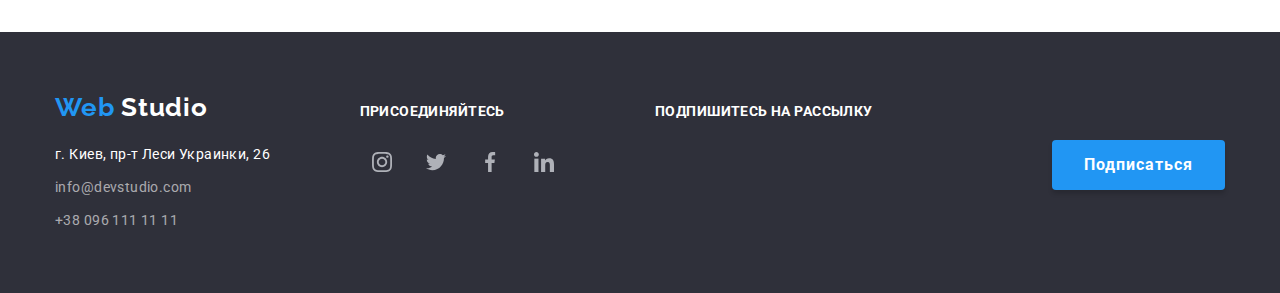
==== commit c91875cf: "Добавляет окончательные изменения в html и css файлах, изменяет картинки" ====
--- a/portfolio.html
+++ b/portfolio.html
@@ -7,8 +7,7 @@
   <title>Portfolio</title>
   <link rel="stylesheet" href="./css/normalize.css">
   <link rel="stylesheet" href="./css/styles.css">
-  <link href="https://fonts.googleapis.com/css2?family=Raleway:wght@700&family=Roboto:wght@400;500;700;900&display=swap"
-    rel="stylesheet">
+  <link href="https://fonts.googleapis.com/css2?family=Raleway:wght@700&family=Roboto:wght@400;500;700;900&display=swap" rel="stylesheet">
 </head>
 
 <body>
@@ -20,7 +19,7 @@
         <a class="logo link" href="./index.html" lang="en"> <span class="logo-first-word">Web</span> Studio</a>
         <ul class="navigation-list list">
           <li class="navigation-list-item">
-            <a class="navigation-list-link link" href="">Студия</a></li>
+            <a class="navigation-list-link link" href="./index.html">Студия</a></li>
           <li class="navigation-list-item">
             <a class="navigation-list-link link" href="">Портфолио</a></li>
           <li class="navigation-list-item">
@@ -30,10 +29,10 @@
       <div class="header-contacts">
         <address class="header-address">
           <ul class="address-list list">
-            <li>
+            <li class="address-list-item">
               <a class="header-tel link" href="mailto:info@devstudio.com">info@devstudio.com</a>
             </li>
-            <li>
+            <li class="address-list-item">
               <a class="header-tel link" href="tel:+380961111111">+38 096 111 11 11</a>
             </li>
           </ul>
@@ -68,7 +67,7 @@
             <li class="work-examples-list-item">
               <img class="work-example-img" src="./images/pic2.jpg" alt="Постер Нью Орлеан вс Голден Стар">
               <div class="work-example-block"> 
-                <h2 class="work-examples-list-title">Постер <span lang="en">Orlean vs Golden Star</span></h2>
+                <h2 class="work-examples-list-title">Постер <span lang="en">New Orlean vs Golden Star</span></h2>
                 <p class="work-examples-list-text">Дизайн</p>
               </div>
             </li>
--- a/css/styles.css
+++ b/css/styles.css
@@ -23,6 +23,10 @@
   padding: 0;
 }
 
+h1 {
+  margin: 0;
+}
+
 img {
   display: block;
 }
@@ -32,6 +36,7 @@
   font-family: var(--main-font);
   font-style: normal;
 }
+
 .link {
   text-decoration: none;
   display: block;
@@ -55,6 +60,7 @@
   align-items: center;
   justify-content: space-between;
 }
+
 .navigation {
   display: flex;
   align-items: center;
@@ -96,8 +102,8 @@
   display: flex;
 }
 
-.header-tel {
-  margin-right: 40px;
+.address-list-item:not(:last-child) {
+  margin-right: 30px;
 }
 
 .navigation-list-link {
@@ -156,10 +162,7 @@
 
 .hero-title {
   text-align: center;
-  margin: 0, 0, 30px, 0;
-}
-
-.hero-title {
+  margin-bottom: 30px;
   font-weight: 900;
   font-size: 44px;
   line-height: 1.36;
@@ -215,9 +218,6 @@
   letter-spacing: 0.03em;
   text-transform: uppercase;
   color: var(--main-font-color);
-}
-
-.features-list-title {
   margin-bottom: 10px;
 }
 
@@ -285,6 +285,7 @@
 .sections-title {
   margin-bottom: 50px;
 }
+
 .our-team {
   background-color: var(--secondary-background-color);
 }
@@ -326,6 +327,9 @@
 }
 
 .position {
+  font-size: 16px;
+  line-height: 1.19;
+  letter-spacing: 0.03em;
   text-align: center;
   color: var(--secondary-font-color);
   margin-bottom: 16px;
@@ -343,14 +347,10 @@
   justify-content: center;
 }
 
-.our-clients-list-item {
-  border: 1px solid #afb1b8;
-  border-radius: 4px;
-}
-
-.our-clients-list-item:hover,
-.our-clients-list-item:focus {
+.company-link:hover,
+.company-link:focus {
   border-color: var(--accent-color);
+  border: 1px solid var(--accent-color);
 }
 
 .our-clients-list-item:not(:last-child) {
@@ -363,6 +363,8 @@
   align-content: center;
   width: 170px;
   height: 90px;
+  border: 1px solid #afb1b8;
+  border-radius: 4px;
 }
 
 /* Подвал сайта */
@@ -383,15 +385,11 @@
   color: var(--footer-info-color);
 }
 
-.contact-info-address,
-.contact-info-link {
-  font-size: 14px;
-  line-height: 1, 71px;
-  letter-spacing: 0.03em;
-}
-
-
 .contact-info-address {
+color:var(--main-title-color);
+}
+
+.contact-info {
   font-style: normal;
   font-weight: 400;
   font-size: 14px;
@@ -399,9 +397,11 @@
   letter-spacing: 0.03em;
   color: var(--main-title-color);
 }
+
 .contact-info-item:not(:last-child) {
   margin-bottom: 9px;
 }
+
 .call-container {
   width: 570px;
 }
@@ -409,6 +409,7 @@
 .call-container .modal-btn {
 margin-left: auto;
 }
+
 .call {
   display: block;
   font-weight: 700;
@@ -444,19 +445,19 @@
 }
 
 .filter-btn {
-  width: 145px;
-  height: 38px;
-  left: 712px;
-  top: 174px;
-  border-color: transparent;
-}
-
-.filter-btn {
   display: block;
+  border: 0;
+  border-radius: 4px;
+  padding-top: 6px;
+  padding-right: 22px;
+  padding-bottom: 6px;
+  padding-left: 22px;
+  cursor: pointer;
   font-weight: 500;
   font-size: 16px;
   line-height: 1.63;
   letter-spacing: 0.03em;
+  text-align: center;
   color: var(--main-font-color);
 }
 
@@ -475,20 +476,21 @@
   display: flex;
   flex-wrap: wrap;
 }
+
 .work-examples-list-item {
   width: 370px;
-  height: 404px;
   margin-right: 30px;
   margin-bottom: 30px;
- 
 }
 
 .work-examples-list-item:nth-child(3n) {
   margin-right: 0;
 }
+
 .work-examples-list-item:nth-last-child(-n + 3) {
   margin-bottom: 0;
 }
+
 .work-examples-list-title {
   font-weight: bold;
   font-size: 18px;
@@ -517,7 +519,7 @@
 }
 
 .work-example-img {
-  width: 370px;
+  width: 100%;
 }
 
 .popup-text {
